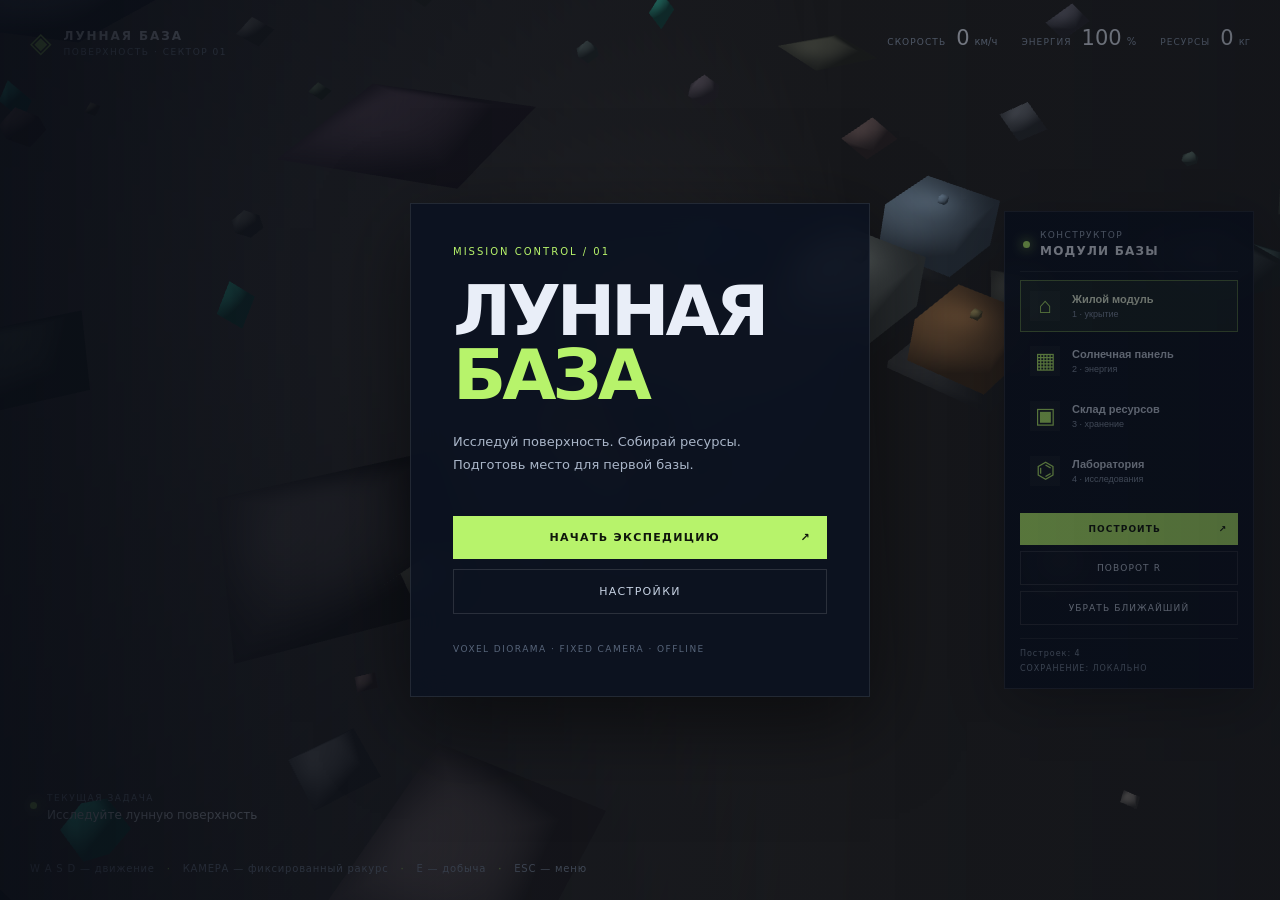
==== index.html @ 201c0155 "Update HUD for fixed camera and voxel diorama" ====
<!doctype html>
<html lang="ru">
<head>
  <meta charset="UTF-8"><meta name="viewport" content="width=device-width, initial-scale=1.0"><meta name="theme-color" content="#090d18">
  <title>Лунная База — автономный статичный проект</title>
  <link rel="stylesheet" href="./styles/main.css">
</head>
<body>
<div id="game-root">
  <div id="hud">
    <div class="brand"><span class="brand-mark">◈</span><div><strong>ЛУННАЯ БАЗА</strong><small>ПОВЕРХНОСТЬ · СЕКТОР 01</small></div></div>
    <div class="stats"><div class="stat"><span>СКОРОСТЬ</span><b id="speed">0</b><i>км/ч</i></div><div class="stat"><span>ЭНЕРГИЯ</span><b id="energy">100</b><i>%</i></div><div class="stat"><span>РЕСУРСЫ</span><b id="ore">0</b><i>кг</i></div></div>
    <div class="objective"><span class="pulse"></span><div><small>ТЕКУЩАЯ ЗАДАЧА</small><b id="objective">Исследуйте лунную поверхность</b></div></div>
    <div class="controls-hint">W A S D — движение <span>·</span> КАМЕРА — фиксированный ракурс <span>·</span> E — добыча <span>·</span> ESC — меню</div>
  </div>
  <aside id="build-panel" aria-label="Панель строительства">
    <div class="build-head"><span class="pulse"></span><div><small>КОНСТРУКТОР</small><b>МОДУЛИ БАЗЫ</b></div></div>
    <button class="module-choice active" data-module="habitat"><span class="module-icon">⌂</span><span><b>Жилой модуль</b><small>1 · укрытие</small></span></button>
    <button class="module-choice" data-module="solar"><span class="module-icon">▦</span><span><b>Солнечная панель</b><small>2 · энергия</small></span></button>
    <button class="module-choice" data-module="storage"><span class="module-icon">▣</span><span><b>Склад ресурсов</b><small>3 · хранение</small></span></button>
    <button class="module-choice" data-module="lab"><span class="module-icon">⌬</span><span><b>Лаборатория</b><small>4 · исследования</small></span></button>
    <div class="build-actions"><button id="place-module" class="primary">ПОСТРОИТЬ <span>↗</span></button><button id="rotate-module" class="secondary">ПОВОРОТ R</button><button id="remove-module" class="secondary">УБРАТЬ БЛИЖАЙШИЙ</button></div>
    <div class="build-foot"><span id="build-count">Построек: 0</span><span>СОХРАНЕНИЕ: ЛОКАЛЬНО</span></div>
  </aside>
  <div id="crosshair">＋</div><div id="toast" role="status"></div>
  <section id="menu" class="overlay"><div class="menu-panel"><div class="eyebrow">MISSION CONTROL / 01</div><h1>ЛУННАЯ<br><em>БАЗА</em></h1><p>Исследуй поверхность. Собирай ресурсы.<br>Подготовь место для первой базы.</p><button id="start-btn" class="primary">НАЧАТЬ ЭКСПЕДИЦИЮ <span>↗</span></button><button id="settings-btn" class="secondary">НАСТРОЙКИ</button><div class="menu-foot">VOXEL DIORAMA · FIXED CAMERA · OFFLINE</div></div></section>
  <section id="settings" class="overlay hidden"><div class="menu-panel settings-panel"><div class="eyebrow">CONFIGURATION</div><h2>НАСТРОЙКИ</h2><label>Чувствительность мыши <output id="sens-value">0.5</output><input id="sensitivity" type="range" min="0.1" max="1.5" step="0.1" value="0.5"></label><label>Скорость ровера <output id="speed-value">12</output><input id="max-speed" type="range" min="4" max="24" step="1" value="12"></label><label class="toggle-row">Звук (позже)<input type="checkbox" id="sound" checked></label><button id="settings-back" class="primary">НАЗАД</button></div></section>
  <section id="pause" class="overlay hidden"><div class="menu-panel"><div class="eyebrow">MISSION PAUSED</div><h2>ПАУЗА</h2><button id="resume-btn" class="primary">ПРОДОЛЖИТЬ</button><button id="quit-btn" class="secondary">В ГЛАВНОЕ МЕНЮ</button></div></section>
</div>
<script src="./src/main.js"></script>
</body></html>
---- styles/main.css ----
:root{font-family:Inter,ui-sans-serif,system-ui,-apple-system,BlinkMacSystemFont,"Segoe UI",sans-serif;color:#e9eef8;background:#080c15;font-synthesis:none;--accent:#b7f36b;--muted:#9aa8bd}*{box-sizing:border-box}html,body,#game-root{margin:0;width:100%;height:100%;overflow:hidden}body{background:#080c15}canvas{display:block;width:100%;height:100%;outline:none}#hud{position:fixed;inset:0;pointer-events:none;padding:26px 30px;display:flex;flex-direction:column;justify-content:space-between;z-index:2}.brand{display:flex;gap:12px;align-items:center}.brand-mark{font-size:28px;color:var(--accent)}.brand strong{display:block;letter-spacing:.16em;font-size:12px}.brand small,.objective small{display:block;color:var(--muted);font-size:9px;letter-spacing:.17em;margin-top:4px}.stats{position:absolute;top:26px;right:30px;display:flex;gap:24px}.stat{display:flex;align-items:baseline;gap:5px}.stat span{font-size:9px;color:var(--muted);letter-spacing:.12em;margin-right:5px}.stat b{font-size:21px;font-weight:500}.stat i{font-size:10px;color:var(--muted);font-style:normal}.objective{position:absolute;left:30px;bottom:78px;display:flex;gap:10px;align-items:center}.objective b{display:block;font-size:12px;font-weight:500;margin-top:5px}.pulse{width:7px;height:7px;border-radius:50%;background:var(--accent);box-shadow:0 0 12px var(--accent)}.controls-hint{font-size:10px;color:#9aa8bd;letter-spacing:.08em}.controls-hint span{color:var(--accent);padding:0 8px}#crosshair{position:fixed;left:50%;top:50%;transform:translate(-50%,-50%);color:#dbe7f6;font-size:20px;opacity:.55;pointer-events:none;z-index:2}#toast{position:fixed;left:50%;top:62%;transform:translate(-50%,-50%);padding:10px 18px;border:1px solid #b7f36b55;background:#111b20;color:var(--accent);font-size:12px;letter-spacing:.08em;opacity:0;transition:opacity .2s;z-index:5;pointer-events:none}.overlay{position:fixed;inset:0;display:grid;place-items:center;background:linear-gradient(90deg,#080c15e8,#080c1580 65%,#080c1599);z-index:4}.hidden{display:none!important}.menu-panel{width:min(460px,calc(100vw - 40px));padding:42px;background:#0c1220e8;border:1px solid #ffffff18;box-shadow:0 25px 80px #0008;backdrop-filter:blur(16px)}.eyebrow{color:var(--accent);font-size:10px;letter-spacing:.2em}.menu-panel h1{font-size:clamp(44px,8vw,70px);line-height:.92;letter-spacing:-.06em;margin:22px 0;font-weight:800}.menu-panel h1 em{font-style:normal;color:var(--accent)}.menu-panel h2{font-size:30px;letter-spacing:-.04em;margin:18px 0 28px}.menu-panel p{color:#aab6c9;font-size:13px;line-height:1.8;margin-bottom:30px}.primary,.secondary{width:100%;padding:15px 16px;font:inherit;font-size:11px;letter-spacing:.12em;cursor:pointer;margin-top:10px;transition:transform .15s,background .15s}.primary{background:var(--accent);border:0;color:#10170b;font-weight:700}.primary span{float:right}.primary:hover{background:#d0ff91;transform:translateY(-1px)}.secondary{background:transparent;color:#c5d0e1;border:1px solid #ffffff20}.secondary:hover{background:#ffffff0a}.menu-foot{margin-top:30px;color:#58657a;font-size:9px;letter-spacing:.16em}.settings-panel label{display:block;color:#b8c4d7;font-size:12px;margin:20px 0}.settings-panel output{float:right;color:var(--accent)}input[type=range]{width:100%;accent-color:var(--accent);display:block;margin-top:14px}.toggle-row{display:flex!important;justify-content:space-between;align-items:center}.toggle-row input{accent-color:var(--accent)}@media(max-width:600px){#hud{padding:16px}.stats{top:70px;left:16px;right:auto;gap:12px}.stat{display:block}.stat span{display:block}.objective{left:16px;bottom:76px}.controls-hint{font-size:8px;letter-spacing:0}.menu-panel{padding:28px}.brand strong{font-size:10px}}
#build-panel{position:fixed;right:26px;top:50%;transform:translateY(-50%);width:250px;padding:15px;background:#0b1220e8;border:1px solid #ffffff1c;backdrop-filter:blur(14px);z-index:3;pointer-events:auto;box-shadow:0 15px 50px #0005}
.build-head{display:flex;gap:10px;align-items:center;padding:3px 3px 13px;border-bottom:1px solid #ffffff15;margin-bottom:8px}.build-head small{display:block;color:#9aa8bd;font-size:9px;letter-spacing:.16em}.build-head b{display:block;font-size:12px;letter-spacing:.1em;margin-top:4px}
.module-choice{width:100%;display:flex;align-items:center;gap:12px;text-align:left;padding:10px 9px;background:transparent;border:1px solid transparent;color:#cbd5e4;cursor:pointer;margin:3px 0}.module-choice:hover{background:#ffffff08}.module-choice.active{background:#b7f36b12;border-color:#b7f36b66;color:#eff9df}.module-icon{width:30px;height:30px;display:grid;place-items:center;color:var(--accent);font-size:22px;background:#ffffff08}.module-choice b{display:block;font-size:11px;font-weight:600}.module-choice small{display:block;font-size:9px;color:#8795aa;margin-top:4px}.build-actions{margin-top:10px}.build-actions button{margin-top:6px;padding:11px;font-size:9px}.build-foot{display:flex;flex-direction:column;gap:6px;margin-top:13px;padding-top:10px;border-top:1px solid #ffffff15;color:#77869a;font-size:8px;letter-spacing:.12em}
@media(max-width:760px){#build-panel{top:auto;bottom:100px;right:10px;transform:none;width:205px;padding:10px}.module-choice{padding:7px}.module-icon{width:24px;height:24px;font-size:18px}.build-head{padding-bottom:8px}.build-actions button{padding:8px}.build-foot{font-size:7px}}
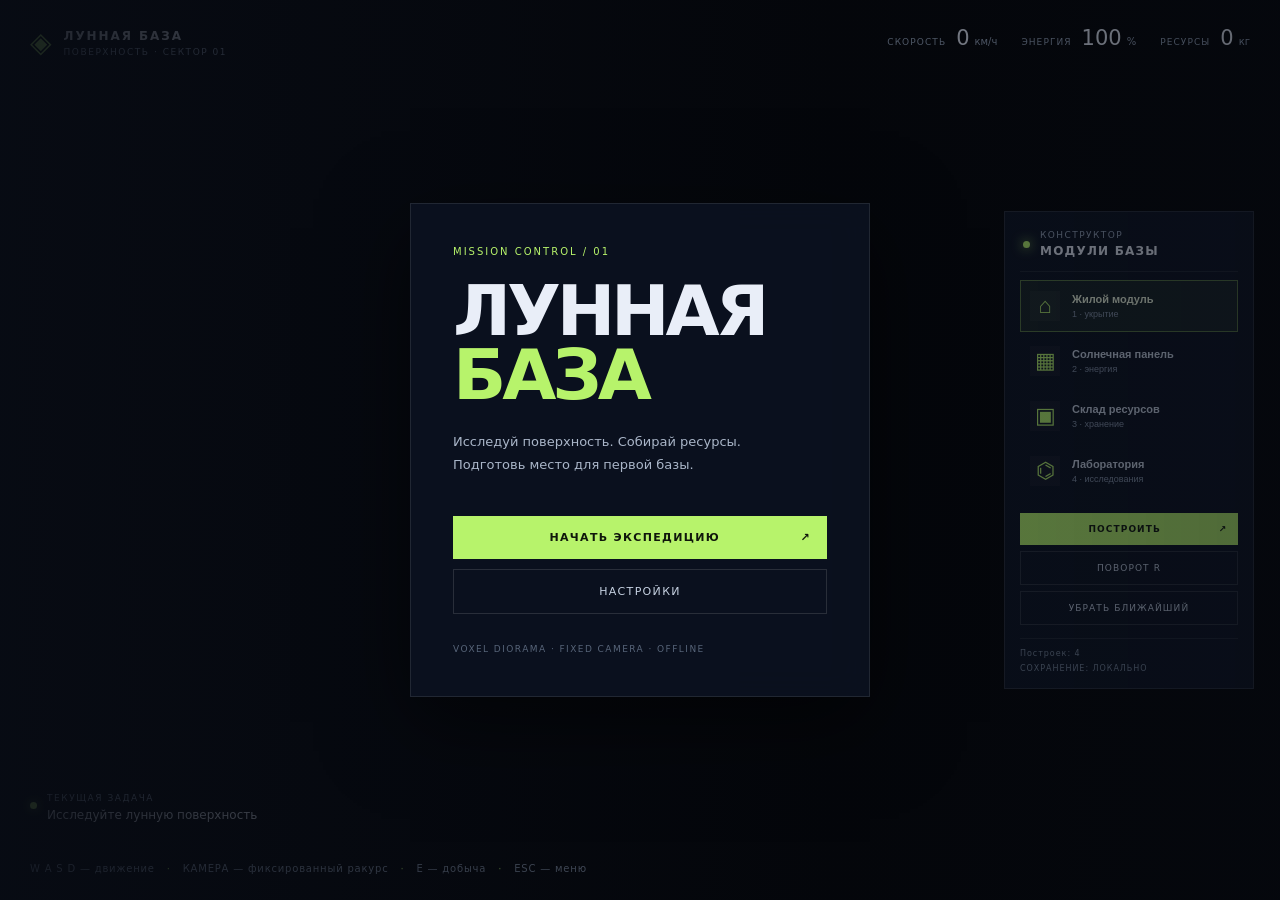
==== commit db098f14: "Remove obsolete mouse camera sensitivity setting" ====
--- a/index.html
+++ b/index.html
@@ -24,7 +24,7 @@
   </aside>
   <div id="crosshair">＋</div><div id="toast" role="status"></div>
   <section id="menu" class="overlay"><div class="menu-panel"><div class="eyebrow">MISSION CONTROL / 01</div><h1>ЛУННАЯ<br><em>БАЗА</em></h1><p>Исследуй поверхность. Собирай ресурсы.<br>Подготовь место для первой базы.</p><button id="start-btn" class="primary">НАЧАТЬ ЭКСПЕДИЦИЮ <span>↗</span></button><button id="settings-btn" class="secondary">НАСТРОЙКИ</button><div class="menu-foot">VOXEL DIORAMA · FIXED CAMERA · OFFLINE</div></div></section>
-  <section id="settings" class="overlay hidden"><div class="menu-panel settings-panel"><div class="eyebrow">CONFIGURATION</div><h2>НАСТРОЙКИ</h2><label>Чувствительность мыши <output id="sens-value">0.5</output><input id="sensitivity" type="range" min="0.1" max="1.5" step="0.1" value="0.5"></label><label>Скорость ровера <output id="speed-value">12</output><input id="max-speed" type="range" min="4" max="24" step="1" value="12"></label><label class="toggle-row">Звук (позже)<input type="checkbox" id="sound" checked></label><button id="settings-back" class="primary">НАЗАД</button></div></section>
+  <section id="settings" class="overlay hidden"><div class="menu-panel settings-panel"><div class="eyebrow">CONFIGURATION</div><h2>НАСТРОЙКИ</h2><label>Скорость ровера <output id="speed-value">12</output><input id="max-speed" type="range" min="4" max="24" step="1" value="12"></label><label class="toggle-row">Звук (позже)<input type="checkbox" id="sound" checked></label><button id="settings-back" class="primary">НАЗАД</button></div></section>
   <section id="pause" class="overlay hidden"><div class="menu-panel"><div class="eyebrow">MISSION PAUSED</div><h2>ПАУЗА</h2><button id="resume-btn" class="primary">ПРОДОЛЖИТЬ</button><button id="quit-btn" class="secondary">В ГЛАВНОЕ МЕНЮ</button></div></section>
 </div>
 <script src="./src/main.js"></script>
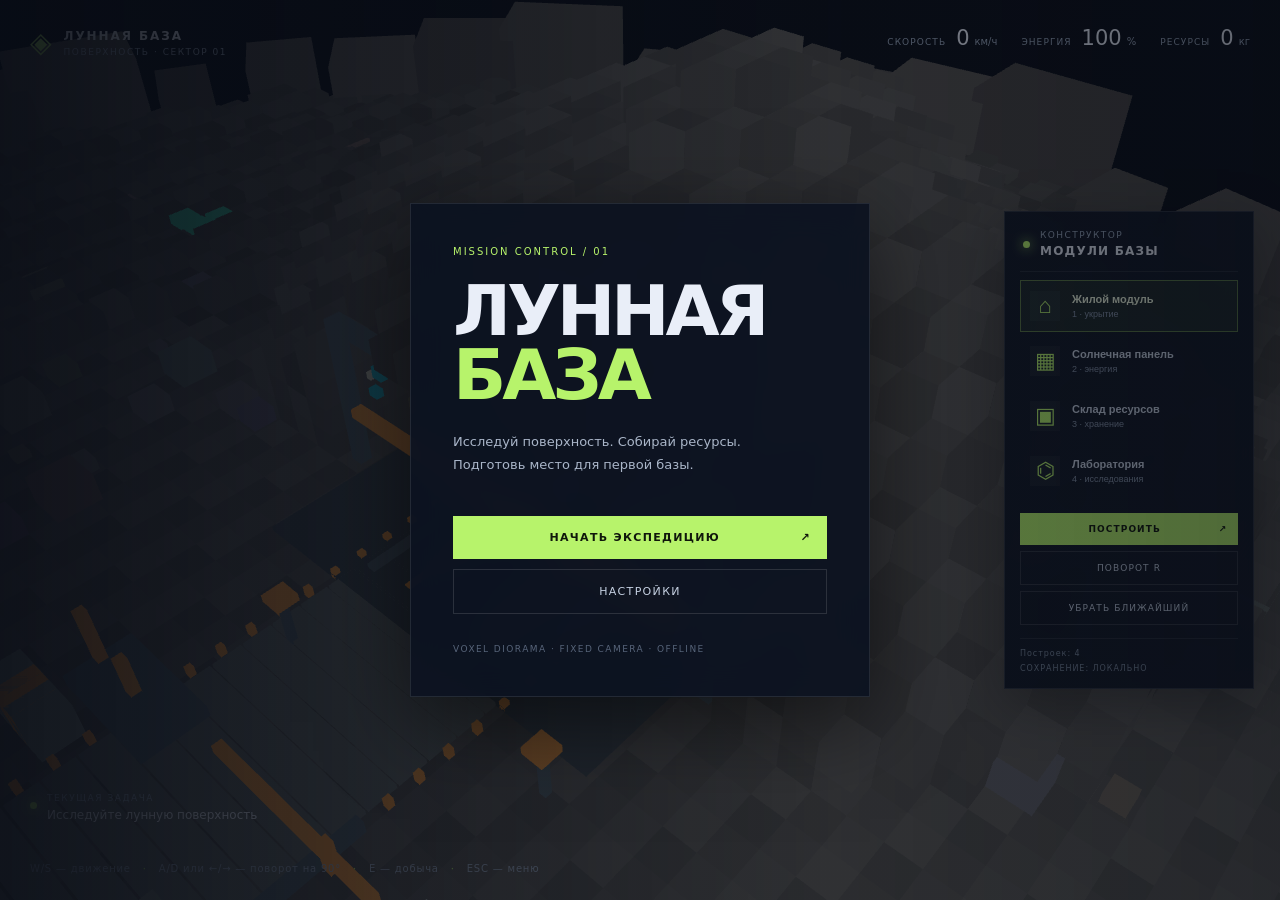
==== commit 23bb8a00: "Update rover control hints for grid turns" ====
--- a/index.html
+++ b/index.html
@@ -11,7 +11,7 @@
     <div class="brand"><span class="brand-mark">◈</span><div><strong>ЛУННАЯ БАЗА</strong><small>ПОВЕРХНОСТЬ · СЕКТОР 01</small></div></div>
     <div class="stats"><div class="stat"><span>СКОРОСТЬ</span><b id="speed">0</b><i>км/ч</i></div><div class="stat"><span>ЭНЕРГИЯ</span><b id="energy">100</b><i>%</i></div><div class="stat"><span>РЕСУРСЫ</span><b id="ore">0</b><i>кг</i></div></div>
     <div class="objective"><span class="pulse"></span><div><small>ТЕКУЩАЯ ЗАДАЧА</small><b id="objective">Исследуйте лунную поверхность</b></div></div>
-    <div class="controls-hint">W A S D — движение <span>·</span> КАМЕРА — фиксированный ракурс <span>·</span> E — добыча <span>·</span> ESC — меню</div>
+    <div class="controls-hint">W/S — движение <span>·</span> A/D или ←/→ — поворот на 90° <span>·</span> E — добыча <span>·</span> ESC — меню</div>
   </div>
   <aside id="build-panel" aria-label="Панель строительства">
     <div class="build-head"><span class="pulse"></span><div><small>КОНСТРУКТОР</small><b>МОДУЛИ БАЗЫ</b></div></div>
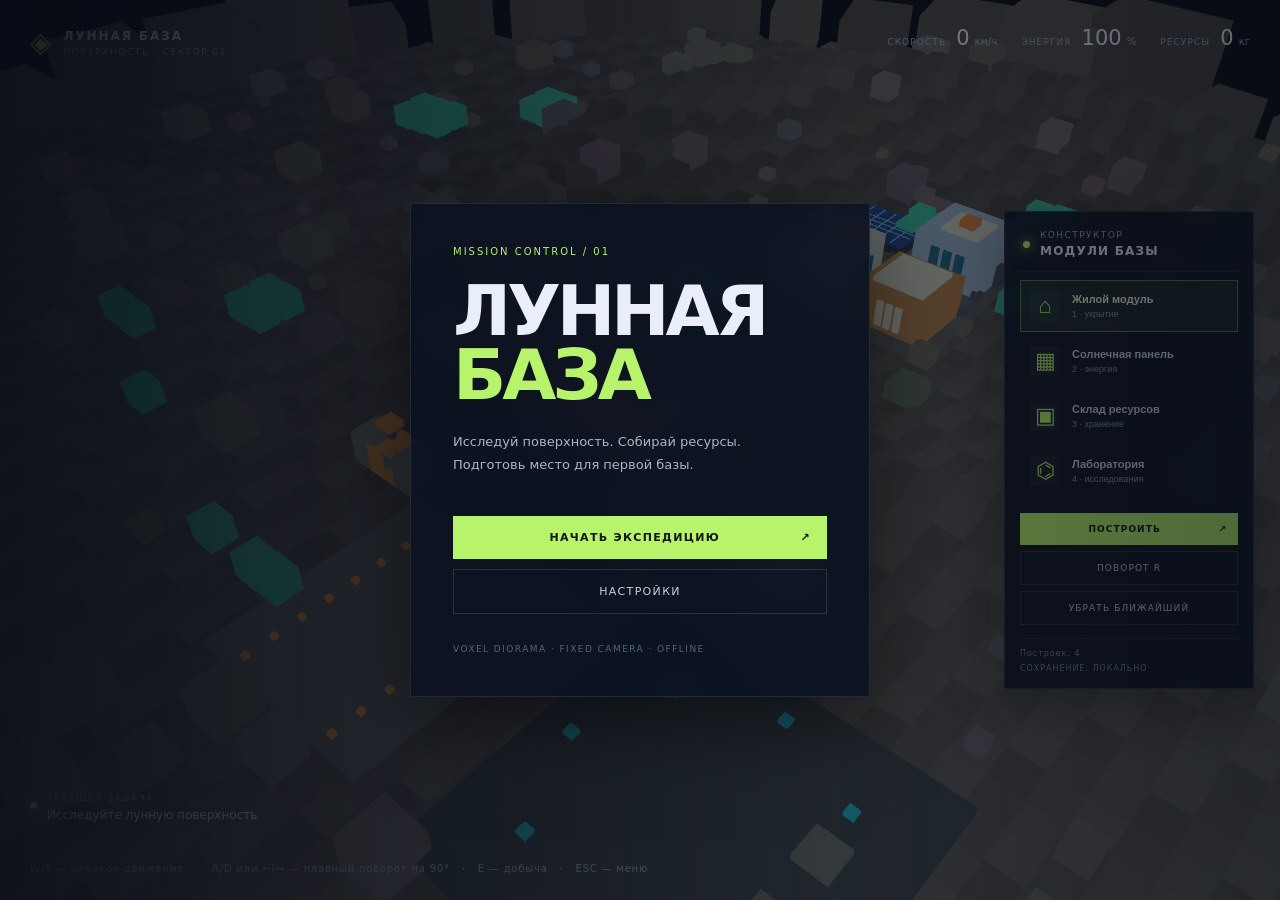
==== commit be41d657: "Update rover movement hint for smooth steering" ====
--- a/index.html
+++ b/index.html
@@ -11,7 +11,7 @@
     <div class="brand"><span class="brand-mark">◈</span><div><strong>ЛУННАЯ БАЗА</strong><small>ПОВЕРХНОСТЬ · СЕКТОР 01</small></div></div>
     <div class="stats"><div class="stat"><span>СКОРОСТЬ</span><b id="speed">0</b><i>км/ч</i></div><div class="stat"><span>ЭНЕРГИЯ</span><b id="energy">100</b><i>%</i></div><div class="stat"><span>РЕСУРСЫ</span><b id="ore">0</b><i>кг</i></div></div>
     <div class="objective"><span class="pulse"></span><div><small>ТЕКУЩАЯ ЗАДАЧА</small><b id="objective">Исследуйте лунную поверхность</b></div></div>
-    <div class="controls-hint">W/S — движение <span>·</span> A/D или ←/→ — поворот на 90° <span>·</span> E — добыча <span>·</span> ESC — меню</div>
+    <div class="controls-hint">W/S — плавное движение <span>·</span> A/D или ←/→ — плавный поворот на 90° <span>·</span> E — добыча <span>·</span> ESC — меню</div>
   </div>
   <aside id="build-panel" aria-label="Панель строительства">
     <div class="build-head"><span class="pulse"></span><div><small>КОНСТРУКТОР</small><b>МОДУЛИ БАЗЫ</b></div></div>
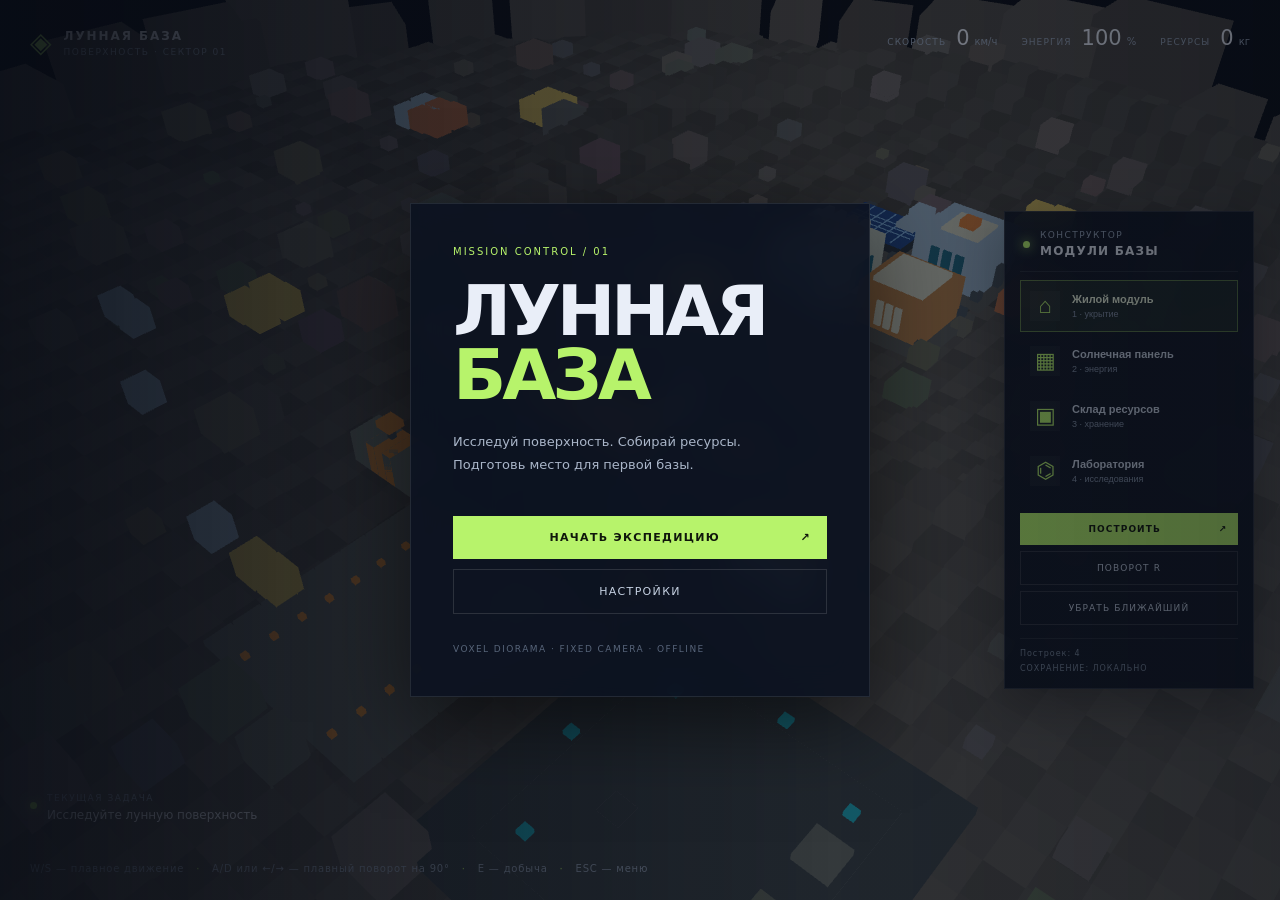
==== commit d5daa700: "Add mineral cargo inventory panel" ====
--- a/index.html
+++ b/index.html
@@ -22,6 +22,15 @@
     <div class="build-actions"><button id="place-module" class="primary">ПОСТРОИТЬ <span>↗</span></button><button id="rotate-module" class="secondary">ПОВОРОТ R</button><button id="remove-module" class="secondary">УБРАТЬ БЛИЖАЙШИЙ</button></div>
     <div class="build-foot"><span id="build-count">Построек: 0</span><span>СОХРАНЕНИЕ: ЛОКАЛЬНО</span></div>
   </aside>
+  <aside id="inventory-panel" aria-label="Грузовой контейнер">
+    <div class="inventory-head"><span class="pulse"></span><div><small>ГРУЗОВОЙ ОТСЕК</small><b>МИНЕРАЛЫ</b></div></div>
+    <div class="cargo-meta"><span>ЗАПОЛНЕНИЕ</span><b id="cargo-total">0 / 120 кг</b></div>
+    <div class="cargo-track"><span id="cargo-fill"></span></div>
+    <div class="resource-row"><i class="resource-dot iron"></i><span>Железо</span><b id="iron-amount">0 кг</b></div>
+    <div class="resource-row"><i class="resource-dot titanium"></i><span>Титан</span><b id="titanium-amount">0 кг</b></div>
+    <div class="resource-row"><i class="resource-dot silicon"></i><span>Кремний</span><b id="silicon-amount">0 кг</b></div>
+    <small class="inventory-tip">E — добыть залежь рядом</small>
+  </aside>
   <div id="crosshair">＋</div><div id="toast" role="status"></div>
   <section id="menu" class="overlay"><div class="menu-panel"><div class="eyebrow">MISSION CONTROL / 01</div><h1>ЛУННАЯ<br><em>БАЗА</em></h1><p>Исследуй поверхность. Собирай ресурсы.<br>Подготовь место для первой базы.</p><button id="start-btn" class="primary">НАЧАТЬ ЭКСПЕДИЦИЮ <span>↗</span></button><button id="settings-btn" class="secondary">НАСТРОЙКИ</button><div class="menu-foot">VOXEL DIORAMA · FIXED CAMERA · OFFLINE</div></div></section>
   <section id="settings" class="overlay hidden"><div class="menu-panel settings-panel"><div class="eyebrow">CONFIGURATION</div><h2>НАСТРОЙКИ</h2><label>Скорость ровера <output id="speed-value">12</output><input id="max-speed" type="range" min="4" max="24" step="1" value="12"></label><label class="toggle-row">Звук (позже)<input type="checkbox" id="sound" checked></label><button id="settings-back" class="primary">НАЗАД</button></div></section>
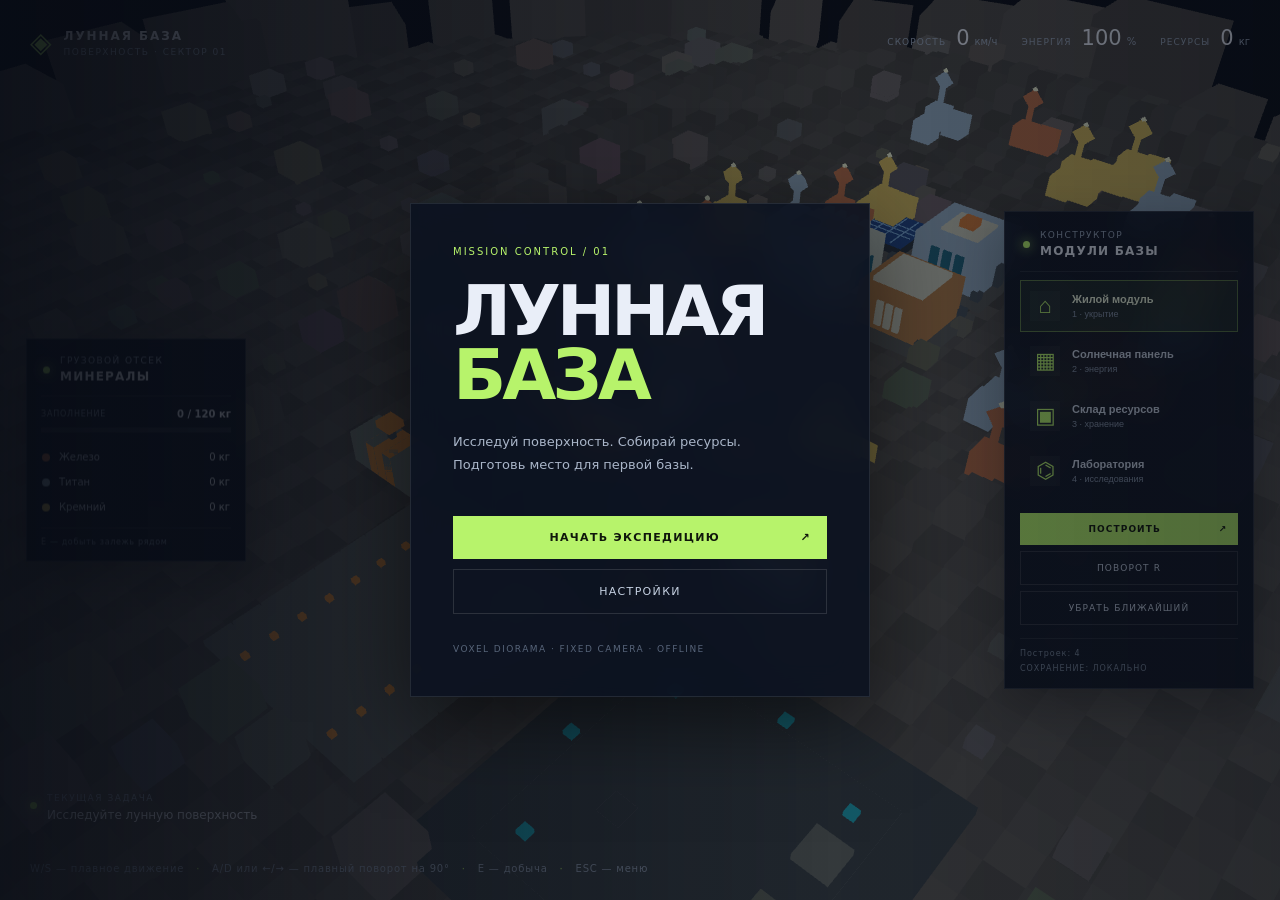
==== commit 2bdab13f: "Add live ore deposit radar to HUD" ====
--- a/index.html
+++ b/index.html
@@ -31,6 +31,7 @@
     <div class="resource-row"><i class="resource-dot silicon"></i><span>Кремний</span><b id="silicon-amount">0 кг</b></div>
     <small class="inventory-tip">E — добыть залежь рядом</small>
   </aside>
+  <aside id="ore-radar" aria-label="Карта месторождений"><div class="radar-title">СКАНЕР РЕСУРСОВ <b id="radar-count">24</b></div><canvas id="radar-canvas" width="180" height="180"></canvas><div class="radar-legend"><span><i class="iron"></i>Fe</span><span><i class="titanium"></i>Ti</span><span><i class="silicon"></i>Si</span></div></aside>
   <div id="crosshair">＋</div><div id="toast" role="status"></div>
   <section id="menu" class="overlay"><div class="menu-panel"><div class="eyebrow">MISSION CONTROL / 01</div><h1>ЛУННАЯ<br><em>БАЗА</em></h1><p>Исследуй поверхность. Собирай ресурсы.<br>Подготовь место для первой базы.</p><button id="start-btn" class="primary">НАЧАТЬ ЭКСПЕДИЦИЮ <span>↗</span></button><button id="settings-btn" class="secondary">НАСТРОЙКИ</button><div class="menu-foot">VOXEL DIORAMA · FIXED CAMERA · OFFLINE</div></div></section>
   <section id="settings" class="overlay hidden"><div class="menu-panel settings-panel"><div class="eyebrow">CONFIGURATION</div><h2>НАСТРОЙКИ</h2><label>Скорость ровера <output id="speed-value">12</output><input id="max-speed" type="range" min="4" max="24" step="1" value="12"></label><label class="toggle-row">Звук (позже)<input type="checkbox" id="sound" checked></label><button id="settings-back" class="primary">НАЗАД</button></div></section>
--- a/styles/main.css
+++ b/styles/main.css
@@ -3,3 +3,9 @@
 .build-head{display:flex;gap:10px;align-items:center;padding:3px 3px 13px;border-bottom:1px solid #ffffff15;margin-bottom:8px}.build-head small{display:block;color:#9aa8bd;font-size:9px;letter-spacing:.16em}.build-head b{display:block;font-size:12px;letter-spacing:.1em;margin-top:4px}
 .module-choice{width:100%;display:flex;align-items:center;gap:12px;text-align:left;padding:10px 9px;background:transparent;border:1px solid transparent;color:#cbd5e4;cursor:pointer;margin:3px 0}.module-choice:hover{background:#ffffff08}.module-choice.active{background:#b7f36b12;border-color:#b7f36b66;color:#eff9df}.module-icon{width:30px;height:30px;display:grid;place-items:center;color:var(--accent);font-size:22px;background:#ffffff08}.module-choice b{display:block;font-size:11px;font-weight:600}.module-choice small{display:block;font-size:9px;color:#8795aa;margin-top:4px}.build-actions{margin-top:10px}.build-actions button{margin-top:6px;padding:11px;font-size:9px}.build-foot{display:flex;flex-direction:column;gap:6px;margin-top:13px;padding-top:10px;border-top:1px solid #ffffff15;color:#77869a;font-size:8px;letter-spacing:.12em}
 @media(max-width:760px){#build-panel{top:auto;bottom:100px;right:10px;transform:none;width:205px;padding:10px}.module-choice{padding:7px}.module-icon{width:24px;height:24px;font-size:18px}.build-head{padding-bottom:8px}.build-actions button{padding:8px}.build-foot{font-size:7px}}
+
+#inventory-panel{position:fixed;left:26px;top:50%;transform:translateY(-50%);width:220px;padding:14px;background:#0b1220e8;border:1px solid #ffffff1c;backdrop-filter:blur(14px);z-index:3;pointer-events:none;box-shadow:0 15px 50px #0005}
+.inventory-head{display:flex;gap:10px;align-items:center;padding:2px 2px 12px;border-bottom:1px solid #ffffff15;margin-bottom:12px}.inventory-head small{display:block;color:#9aa8bd;font-size:9px;letter-spacing:.16em}.inventory-head b{display:block;font-size:12px;letter-spacing:.1em;margin-top:4px}
+.cargo-meta{display:flex;justify-content:space-between;align-items:center;color:#8998ad;font-size:8px;letter-spacing:.1em}.cargo-meta b{color:#e9eef8;font-size:10px;letter-spacing:0}.cargo-track{height:5px;background:#ffffff15;margin:8px 0 12px;overflow:hidden}.cargo-track span{display:block;height:100%;width:0;background:var(--accent);transition:width .2s}
+.resource-row{display:flex;align-items:center;gap:9px;padding:7px 1px;color:#cbd5e4;font-size:10px}.resource-row b{margin-left:auto;color:#e9eef8;font-size:10px;font-weight:500}.resource-dot{width:8px;height:8px;border-radius:50%;display:block}.resource-dot.iron{background:#b86e49}.resource-dot.titanium{background:#94aebe}.resource-dot.silicon{background:#d1b75b}.inventory-tip{display:block;color:#77869a;font-size:8px;letter-spacing:.08em;margin-top:8px;padding-top:9px;border-top:1px solid #ffffff15}
+@media(max-width:760px){#inventory-panel{left:10px;top:auto;bottom:100px;transform:none;width:180px;padding:9px}.inventory-head{padding-bottom:7px;margin-bottom:7px}.resource-row{padding:5px 1px}.inventory-tip{margin-top:5px;padding-top:6px}}
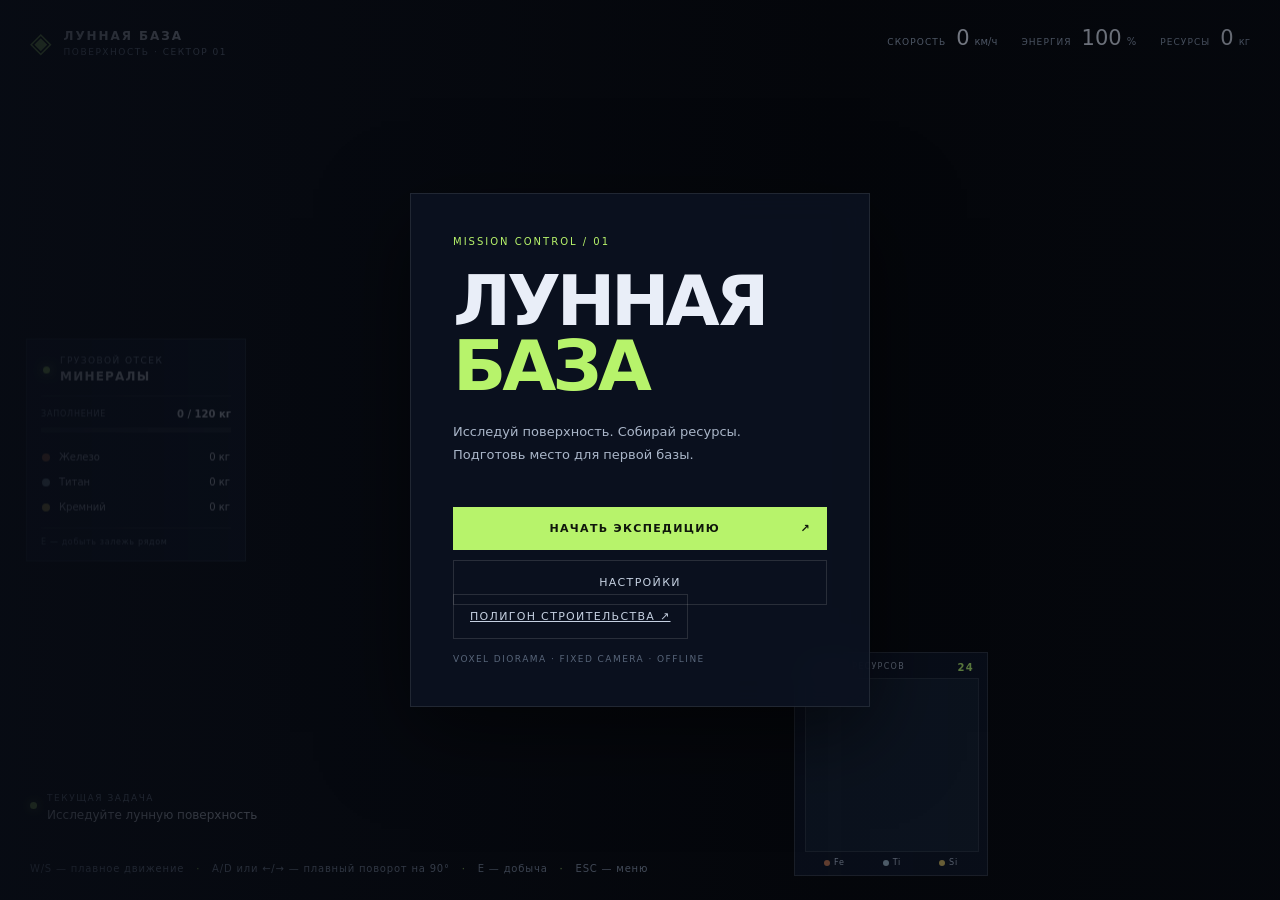
==== commit 13ec6225: "Add Sky-Fi construction modal" ====
--- a/index.html
+++ b/index.html
@@ -2,7 +2,7 @@
 <html lang="ru">
 <head>
   <meta charset="UTF-8"><meta name="viewport" content="width=device-width, initial-scale=1.0"><meta name="theme-color" content="#090d18">
-  <title>Лунная База — автономный статичный проект</title>
+  <title>Лунная База — Sky-Fi</title>
   <link rel="stylesheet" href="./styles/main.css">
 </head>
 <body>
@@ -13,15 +13,6 @@
     <div class="objective"><span class="pulse"></span><div><small>ТЕКУЩАЯ ЗАДАЧА</small><b id="objective">Исследуйте лунную поверхность</b></div></div>
     <div class="controls-hint">W/S — плавное движение <span>·</span> A/D или ←/→ — плавный поворот на 90° <span>·</span> E — добыча <span>·</span> ESC — меню</div>
   </div>
-  <aside id="build-panel" aria-label="Панель строительства">
-    <div class="build-head"><span class="pulse"></span><div><small>КОНСТРУКТОР</small><b>МОДУЛИ БАЗЫ</b></div></div>
-    <button class="module-choice active" data-module="habitat"><span class="module-icon">⌂</span><span><b>Жилой модуль</b><small>1 · укрытие</small></span></button>
-    <button class="module-choice" data-module="solar"><span class="module-icon">▦</span><span><b>Солнечная панель</b><small>2 · энергия</small></span></button>
-    <button class="module-choice" data-module="storage"><span class="module-icon">▣</span><span><b>Склад ресурсов</b><small>3 · хранение</small></span></button>
-    <button class="module-choice" data-module="lab"><span class="module-icon">⌬</span><span><b>Лаборатория</b><small>4 · исследования</small></span></button>
-    <div class="build-actions"><button id="place-module" class="primary">ПОСТРОИТЬ <span>↗</span></button><button id="rotate-module" class="secondary">ПОВОРОТ R</button><button id="remove-module" class="secondary">УБРАТЬ БЛИЖАЙШИЙ</button></div>
-    <div class="build-foot"><span id="build-count">Построек: 0</span><span>СОХРАНЕНИЕ: ЛОКАЛЬНО</span></div>
-  </aside>
   <aside id="inventory-panel" aria-label="Грузовой контейнер">
     <div class="inventory-head"><span class="pulse"></span><div><small>ГРУЗОВОЙ ОТСЕК</small><b>МИНЕРАЛЫ</b></div></div>
     <div class="cargo-meta"><span>ЗАПОЛНЕНИЕ</span><b id="cargo-total">0 / 120 кг</b></div>
@@ -32,8 +23,25 @@
     <small class="inventory-tip">E — добыть залежь рядом</small>
   </aside>
   <aside id="ore-radar" aria-label="Карта месторождений"><div class="radar-title">СКАНЕР РЕСУРСОВ <b id="radar-count">24</b></div><canvas id="radar-canvas" width="180" height="180"></canvas><div class="radar-legend"><span><i class="iron"></i>Fe</span><span><i class="titanium"></i>Ti</span><span><i class="silicon"></i>Si</span></div></aside>
+  <button id="open-build-modal" class="build-launcher">⌘ СТРОИТЕЛЬСТВО</button>
+  <section id="build-modal" class="build-modal hidden"><div class="build-window">
+    <header class="build-modal-head"><div><small>SKY-FI / BASE SYSTEMS</small><h2>Конструктор базы</h2><p>Выберите модуль, переместите курсор на площадку и подтвердите установку кликом.</p></div><button id="close-build-modal" class="modal-close">×</button></header>
+    <div class="build-layout"><nav class="build-catalog">
+      <button class="module-choice active" data-module="solar"><span class="module-icon">▦</span><span><b>Солнечная панель</b><small>3.1 × 2.5 м</small></span></button>
+      <button class="module-choice" data-module="storage"><span class="module-icon">▣</span><span><b>Склад ресурсов</b><small>2.5 × 2.5 м</small></span></button>
+      <button class="module-choice" data-module="lab"><span class="module-icon">⌬</span><span><b>Лаборатория</b><small>2.7 × 2.7 м</small></span></button>
+      <button class="module-choice" data-module="habitat"><span class="module-icon">⌂</span><span><b>Жилой модуль</b><small>2.9 × 2.9 м</small></span></button>
+      <button class="module-choice" data-module="comms"><span class="module-icon">⌁</span><span><b>Связь</b><small>3 × 3 м</small></span></button>
+      <button class="module-choice" data-module="landing"><span class="module-icon">⬡</span><span><b>Посадочная площадка</b><small>5 × 5 м</small></span></button>
+      <button class="module-choice" data-module="factory"><span class="module-icon">⚙</span><span><b>Производство</b><small>3.5 × 3.5 м</small></span></button>
+    </nav><div class="build-workspace">
+      <div class="build-instructions"><i></i><b id="placement-status">Выберите модуль</b><span>ЛКМ — поставить / выбрать · перетаскивание — переместить · R — поворот</span></div>
+      <div class="build-info"><div><small>ВЫБРАНО</small><b id="selected-name">Солнечная панель</b></div><div><small>ГАБАРИТЫ</small><b id="selected-size">3.1 × 2.5 м</b></div><div><small>ПОСТРОЕК</small><b id="build-count">0</b></div></div>
+      <div class="build-toolbar"><button id="rotate-module" class="secondary">↻ ПОВОРОТ 90°</button><button id="cancel-placement" class="secondary">ОТМЕНА</button><button id="remove-module" class="secondary">УДАЛИТЬ</button></div>
+    </div></div><footer class="build-modal-foot"><span>SKY-FI CONSTRUCTION STUDIO</span><span>Автосохранение в браузере</span></footer>
+  </div></section>
   <div id="crosshair">＋</div><div id="toast" role="status"></div>
-  <section id="menu" class="overlay"><div class="menu-panel"><div class="eyebrow">MISSION CONTROL / 01</div><h1>ЛУННАЯ<br><em>БАЗА</em></h1><p>Исследуй поверхность. Собирай ресурсы.<br>Подготовь место для первой базы.</p><button id="start-btn" class="primary">НАЧАТЬ ЭКСПЕДИЦИЮ <span>↗</span></button><button id="settings-btn" class="secondary">НАСТРОЙКИ</button><div class="menu-foot">VOXEL DIORAMA · FIXED CAMERA · OFFLINE</div></div></section>
+  <section id="menu" class="overlay"><div class="menu-panel"><div class="eyebrow">MISSION CONTROL / 01</div><h1>ЛУННАЯ<br><em>БАЗА</em></h1><p>Исследуй поверхность. Собирай ресурсы.<br>Подготовь место для первой базы.</p><button id="start-btn" class="primary">НАЧАТЬ ЭКСПЕДИЦИЮ <span>↗</span></button><button id="settings-btn" class="secondary">НАСТРОЙКИ</button><a class="secondary menu-link" href="./construction.html">ПОЛИГОН СТРОИТЕЛЬСТВА ↗</a><div class="menu-foot">VOXEL DIORAMA · FIXED CAMERA · OFFLINE</div></div></section>
   <section id="settings" class="overlay hidden"><div class="menu-panel settings-panel"><div class="eyebrow">CONFIGURATION</div><h2>НАСТРОЙКИ</h2><label>Скорость ровера <output id="speed-value">12</output><input id="max-speed" type="range" min="4" max="24" step="1" value="12"></label><label class="toggle-row">Звук (позже)<input type="checkbox" id="sound" checked></label><button id="settings-back" class="primary">НАЗАД</button></div></section>
   <section id="pause" class="overlay hidden"><div class="menu-panel"><div class="eyebrow">MISSION PAUSED</div><h2>ПАУЗА</h2><button id="resume-btn" class="primary">ПРОДОЛЖИТЬ</button><button id="quit-btn" class="secondary">В ГЛАВНОЕ МЕНЮ</button></div></section>
 </div>
--- a/styles/main.css
+++ b/styles/main.css
@@ -9,3 +9,9 @@
 .cargo-meta{display:flex;justify-content:space-between;align-items:center;color:#8998ad;font-size:8px;letter-spacing:.1em}.cargo-meta b{color:#e9eef8;font-size:10px;letter-spacing:0}.cargo-track{height:5px;background:#ffffff15;margin:8px 0 12px;overflow:hidden}.cargo-track span{display:block;height:100%;width:0;background:var(--accent);transition:width .2s}
 .resource-row{display:flex;align-items:center;gap:9px;padding:7px 1px;color:#cbd5e4;font-size:10px}.resource-row b{margin-left:auto;color:#e9eef8;font-size:10px;font-weight:500}.resource-dot{width:8px;height:8px;border-radius:50%;display:block}.resource-dot.iron{background:#b86e49}.resource-dot.titanium{background:#94aebe}.resource-dot.silicon{background:#d1b75b}.inventory-tip{display:block;color:#77869a;font-size:8px;letter-spacing:.08em;margin-top:8px;padding-top:9px;border-top:1px solid #ffffff15}
 @media(max-width:760px){#inventory-panel{left:10px;top:auto;bottom:100px;transform:none;width:180px;padding:9px}.inventory-head{padding-bottom:7px;margin-bottom:7px}.resource-row{padding:5px 1px}.inventory-tip{margin-top:5px;padding-top:6px}}
+
+#ore-radar{position:fixed;right:292px;bottom:24px;width:194px;padding:9px 10px 8px;background:#0b1220e8;border:1px solid #ffffff24;z-index:3;pointer-events:none;box-shadow:0 15px 50px #0005}
+.radar-title{display:flex;justify-content:space-between;color:#aebbd0;font-size:8px;letter-spacing:.16em;margin:0 3px 5px}.radar-title b{color:var(--accent);font-size:10px}
+#radar-canvas{display:block;width:174px;height:174px;border:1px solid #ffffff18;background:#101a28}
+.radar-legend{display:flex;justify-content:space-around;margin-top:6px;color:#aab6c9;font-size:8px;letter-spacing:.1em}.radar-legend span{display:flex;align-items:center;gap:4px}.radar-legend i{width:6px;height:6px;border-radius:50%;display:block}.radar-legend .iron{background:#b86e49}.radar-legend .titanium{background:#94aebe}.radar-legend .silicon{background:#d1b75b}
+@media(max-width:760px){#ore-radar{right:10px;bottom:100px;width:142px;padding:7px}#radar-canvas{width:124px;height:124px}.radar-title{font-size:7px}}
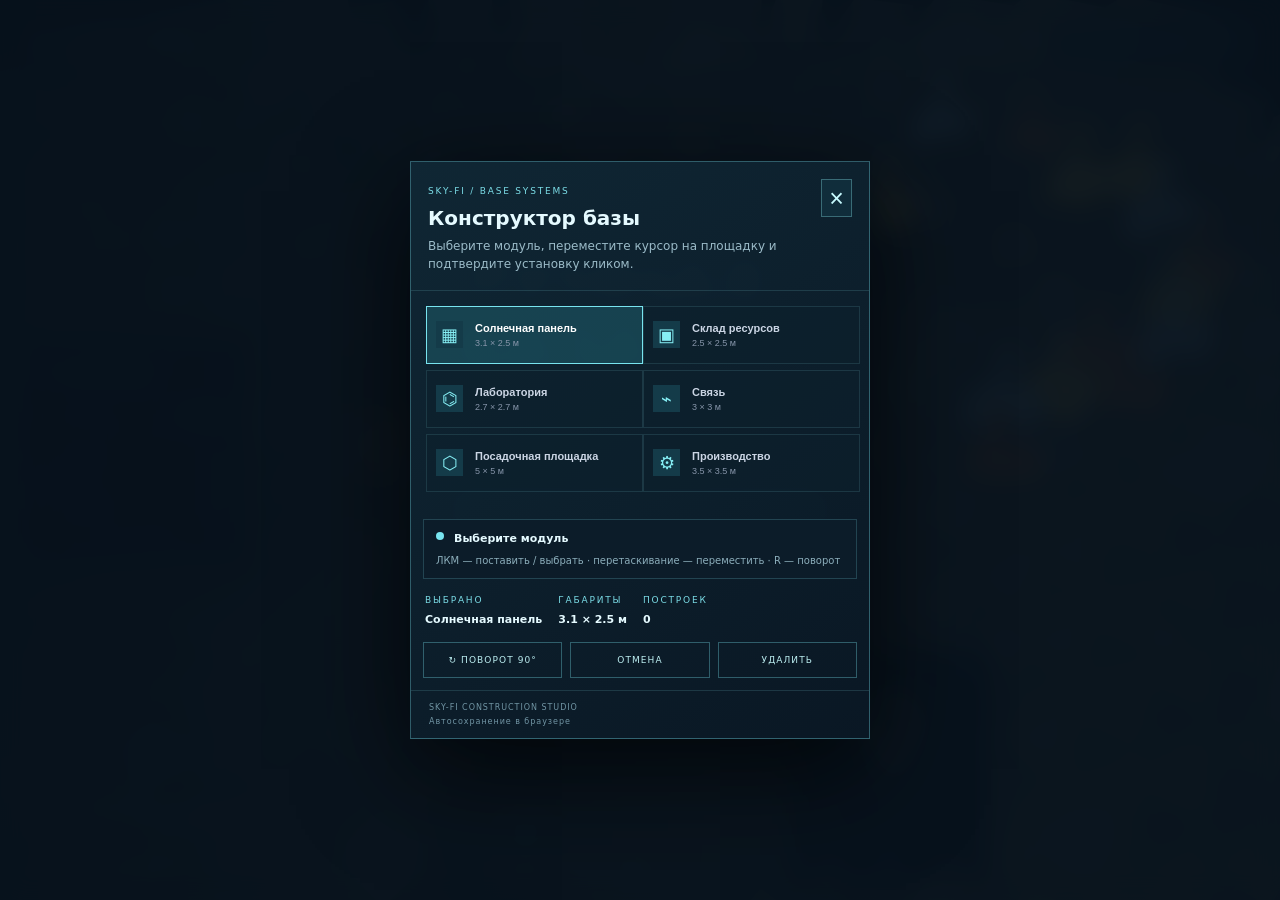
==== commit 111dad5d: "Remove unapproved habitat from shared catalog UI" ====
--- a/index.html
+++ b/index.html
@@ -30,7 +30,6 @@
       <button class="module-choice active" data-module="solar"><span class="module-icon">▦</span><span><b>Солнечная панель</b><small>3.1 × 2.5 м</small></span></button>
       <button class="module-choice" data-module="storage"><span class="module-icon">▣</span><span><b>Склад ресурсов</b><small>2.5 × 2.5 м</small></span></button>
       <button class="module-choice" data-module="lab"><span class="module-icon">⌬</span><span><b>Лаборатория</b><small>2.7 × 2.7 м</small></span></button>
-      <button class="module-choice" data-module="habitat"><span class="module-icon">⌂</span><span><b>Жилой модуль</b><small>2.9 × 2.9 м</small></span></button>
       <button class="module-choice" data-module="comms"><span class="module-icon">⌁</span><span><b>Связь</b><small>3 × 3 м</small></span></button>
       <button class="module-choice" data-module="landing"><span class="module-icon">⬡</span><span><b>Посадочная площадка</b><small>5 × 5 м</small></span></button>
       <button class="module-choice" data-module="factory"><span class="module-icon">⚙</span><span><b>Производство</b><small>3.5 × 3.5 м</small></span></button>
--- a/styles/main.css
+++ b/styles/main.css
@@ -15,3 +15,51 @@
 #radar-canvas{display:block;width:174px;height:174px;border:1px solid #ffffff18;background:#101a28}
 .radar-legend{display:flex;justify-content:space-around;margin-top:6px;color:#aab6c9;font-size:8px;letter-spacing:.1em}.radar-legend span{display:flex;align-items:center;gap:4px}.radar-legend i{width:6px;height:6px;border-radius:50%;display:block}.radar-legend .iron{background:#b86e49}.radar-legend .titanium{background:#94aebe}.radar-legend .silicon{background:#d1b75b}
 @media(max-width:760px){#ore-radar{right:10px;bottom:100px;width:142px;padding:7px}#radar-canvas{width:124px;height:124px}.radar-title{font-size:7px}}
+
+:root{--accent:#79e5ef;--muted:#9bbbc8}#build-panel{display:none!important}
+.build-launcher{position:fixed;right:28px;top:24px;z-index:3;padding:12px 18px;border:1px solid #79e5ef77;background:linear-gradient(135deg,#102d3be8,#0d1928ee);color:#c9fbff;font:600 10px inherit;letter-spacing:.15em;cursor:pointer}
+.build-modal{position:fixed;inset:0;z-index:8;display:grid;place-items:center;padding:20px;background:#07131de0;backdrop-filter:blur(12px)}.build-window{width:min(1020px,96vw);max-height:92vh;overflow:auto;background:linear-gradient(145deg,#102735f5,#0a1724f7);border:1px solid #79e5ef55;color:#e5faff;box-shadow:0 30px 100px #000a}
+.build-modal-head{display:flex;justify-content:space-between;padding:24px 28px;border-bottom:1px solid #8be7ed25}.build-modal-head small,.build-info small{font-size:9px;letter-spacing:.2em;color:#7bdce6}.build-modal-head h2{font-size:25px;margin:8px 0}.build-modal-head p{margin:0;color:#9bbbc8;font-size:12px}.modal-close{width:38px;height:38px;background:#102d3b;border:1px solid #8be7ed55;color:#c7fbff;font-size:25px;cursor:pointer}
+.build-layout{display:grid;grid-template-columns:285px 1fr;min-height:370px}.build-catalog{padding:14px;border-right:1px solid #8be7ed25}.build-catalog .module-choice{margin:4px 0;border:1px solid #8be7ed1c;background:#0d202d80;padding:10px}.build-catalog .module-choice.active{border-color:#78e4ef;background:#1b5360aa;color:#fff}.build-catalog .module-icon{background:#143b49;color:#86eff5}.build-workspace{display:flex;flex-direction:column;padding:22px}
+.build-instructions{display:flex;flex-wrap:wrap;gap:10px;padding:12px;background:#0c1c29;border:1px solid #78e4ef33;font-size:11px}.build-instructions i{width:8px;height:8px;border-radius:50%;background:#78e4ef}.build-instructions span{width:100%;font-size:10px;color:#8caebb}.build-info{display:flex;gap:35px;margin:auto 0;padding:28px 5px}.build-info div{display:flex;flex-direction:column;gap:8px}.build-info b{font-size:14px}.build-toolbar{display:flex;gap:8px}.build-toolbar button{width:auto;flex:1;margin:0;padding:12px 8px;border-color:#78e4ef55;color:#bdeff2;font-size:9px}.build-modal-foot{display:flex;justify-content:space-between;padding:14px 28px;border-top:1px solid #8be7ed25;color:#7195a4;font-size:9px;letter-spacing:.12em}.menu-link{display:block;text-align:center;text-decoration:none;margin-top:10px}
+body[data-builder="true"] #hud,body[data-builder="true"] #inventory-panel,body[data-builder="true"] #ore-radar,body[data-builder="true"] .build-launcher{display:none!important}body[data-builder="true"] #build-modal{display:grid!important;background:#07131d66;backdrop-filter:none}
+@media(max-width:720px){.build-layout{grid-template-columns:1fr}.build-catalog{display:grid;grid-template-columns:1fr 1fr;border-right:0;border-bottom:1px solid #8be7ed25}.build-catalog .module-choice{padding:7px}.build-info{gap:14px;padding:18px 0}.build-info b{font-size:11px}.build-workspace{padding:12px}.build-modal-foot{flex-direction:column}}
+
+/* Keep the map interactive around the compact floating construction dock. */
+.build-modal{display:block;padding:18px;pointer-events:none;background:linear-gradient(90deg,#07131dbb 0%,#07131d22 55%,transparent 100%)}
+.build-window{width:min(360px,calc(100vw - 28px));max-height:calc(100vh - 36px);margin:0;pointer-events:auto}
+.build-modal-head{padding:17px}.build-modal-head h2{font-size:20px}.build-modal-head p{line-height:1.45}
+.build-layout{display:flex;flex-direction:column;min-height:0}.build-catalog{display:grid;grid-template-columns:1fr;max-height:42vh;overflow:auto;border-right:0;border-bottom:1px solid #8be7ed25;padding:8px}
+.build-catalog .module-choice{padding:7px;margin:2px 0}.build-catalog .module-icon{width:27px;height:27px;font-size:18px}
+.build-workspace{padding:12px}.build-info{gap:16px;padding:16px 2px}.build-info b{font-size:11px}.build-toolbar{flex-wrap:wrap}.build-toolbar button{min-width:90px}
+.build-modal-foot{padding:10px 16px;font-size:8px;flex-direction:column;gap:5px}
+body[data-builder="true"] #build-modal{display:block!important}
+@media(max-width:600px){.build-modal{padding:8px}.build-window{width:min(330px,calc(100vw - 16px));max-height:calc(100vh - 16px)}.build-catalog{max-height:35vh}}
+
+/* Player building dock and placement feedback */
+#player-buildings{position:fixed;z-index:5;left:50%;bottom:18px;transform:translateX(-50%);width:min(900px,calc(100vw - 36px));padding:12px 14px;background:#0b1524ed;border:1px solid #79e5ef55;box-shadow:0 12px 48px #0009;backdrop-filter:blur(14px);pointer-events:auto}
+.player-buildings-head{display:flex;align-items:center;justify-content:space-between;gap:16px;margin-bottom:9px}
+.player-buildings-head small{display:block;color:#7bdce6;font-size:8px;letter-spacing:.18em}
+.player-buildings-head b{display:block;color:#e7f7fa;font-size:11px;letter-spacing:.12em;margin-top:3px}
+.add-building{padding:9px 14px;background:#183d46;border:1px solid #79e5ef99;color:#d9fcff;font-size:10px;letter-spacing:.1em;cursor:pointer}
+.add-building:hover{background:#245865}
+.player-building-list{display:flex;gap:8px;overflow-x:auto;min-height:42px;align-items:stretch}
+.empty-buildings{display:flex;align-items:center;color:#8095a9;font-size:11px;padding:5px}
+.owned-building{flex:0 0 auto;min-width:145px;text-align:left;padding:8px 10px;background:#101f30;border:1px solid #ffffff20;color:#d9e9f2;cursor:pointer}
+.owned-building b{display:block;font-size:10px;font-weight:600}.owned-building small{display:block;margin-top:4px;color:#829bb0;font-size:8px}
+.owned-building.selected{border-color:#79e5ef;background:#173745}
+.build-modal{display:grid!important;place-items:center;padding:16px;background:#07131de0;pointer-events:auto}
+.build-window{width:min(460px,calc(100vw - 28px));max-height:min(82vh,720px);overflow:auto;margin:auto;pointer-events:auto}
+.build-catalog{display:grid;grid-template-columns:1fr 1fr;max-height:58vh;overflow:auto;padding:12px;border:0}
+.build-catalog .module-choice{min-height:58px;margin:3px;padding:9px;border:1px solid #8be7ed20;background:#0d202d80}
+.build-catalog .module-choice:hover{border-color:#78e4ef;background:#1b536055}
+.build-modal-foot{padding:12px 18px}
+.placement-hint{position:fixed;z-index:4;left:50%;top:82px;transform:translateX(-50%);display:flex;align-items:center;gap:10px;padding:10px 15px;background:#0b1725ed;border:1px solid #8bea65;color:#eaffdf;font-size:11px;box-shadow:0 8px 30px #0008;pointer-events:none}
+.placement-hint.invalid{border-color:#ff5364;color:#ffe1e4}
+.placement-hint span{color:#9db2c2;font-size:9px;margin-left:8px}
+.placement-dot{width:9px;height:9px;border-radius:50%;background:#8bea65;box-shadow:0 0 12px currentColor}
+@media(max-width:760px){#player-buildings{bottom:8px;width:calc(100vw - 16px);padding:9px}.owned-building{min-width:125px}.placement-hint{top:65px;width:calc(100vw - 24px);justify-content:center;flex-wrap:wrap}.placement-hint span{width:100%;text-align:center;margin:0}.build-catalog{grid-template-columns:1fr;max-height:60vh}}
+body[data-builder="true"] #build-modal{display:grid!important}
+
+body[data-builder="true"] #build-modal:not(.hidden){display:grid!important}
+body[data-builder="true"] #build-modal.hidden{display:none!important}
